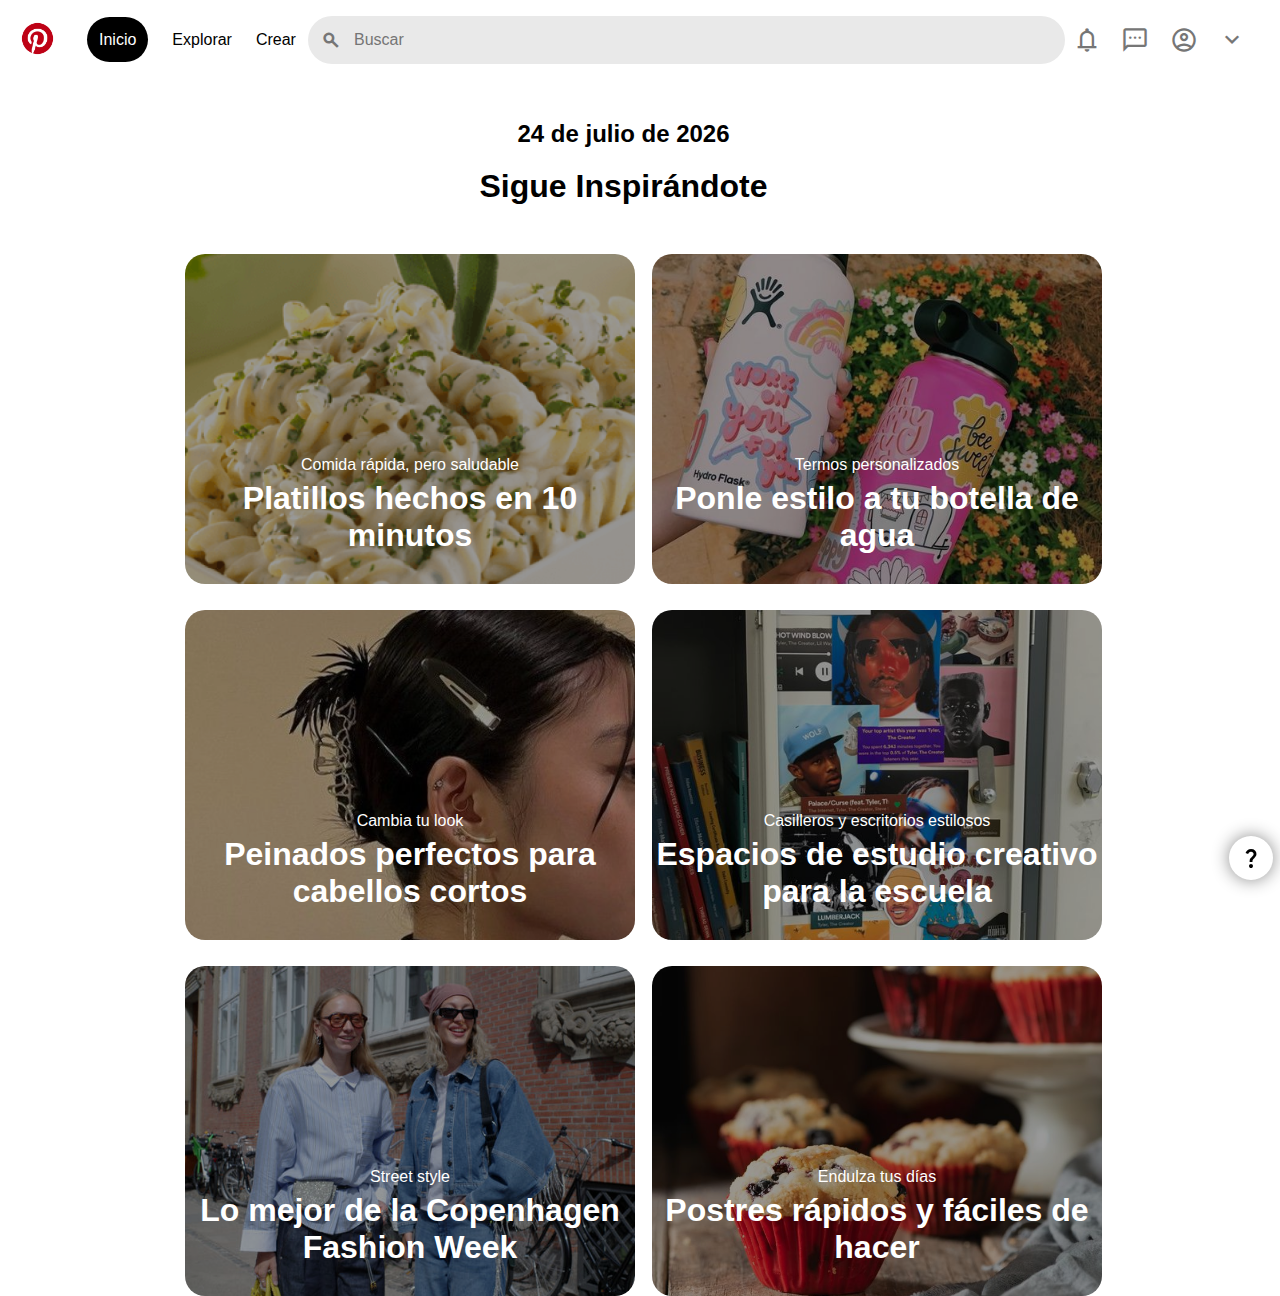
==== explorar.html @ 73efc6ec "Apartados de index, explorar y crear con modal" ====
<!DOCTYPE html>
<html lang="en">
<head>
    <meta charset="UTF-8">
    <meta name="viewport" content="width=device-width, initial-scale=1.0">
    <!--Iconos de google-->
    <link rel="shortcut icon" href="./images/logo.png" type="image/x-icon">
    <link rel="stylesheet" href="https://fonts.googleapis.com/css2?family=Material+Symbols+Outlined:opsz,wght,FILL,GRAD@48,400,1,0" />
    <!--CSS para index-->
    <link rel="stylesheet" href="./style/style.css">
    <link rel="stylesheet" href="./style/explorar.css">
    <title>Pinterest</title>
</head>
<body>
    <header>
        <nav>
            <!-- Icono -->
            <a href="https://mx.pinterest.com/"><img id="pinterest-icon" src="./images/logo.png" alt="Icono Pinterest"></a>
            <!-- Iconos izquierda -->
            <div class="left-items">
                <ul class="first-list">
                    <li><a id="inicio" href="./index.html">Inicio</a></li>
                    <li><a id="explorar" href="./explorar.html">Explorar</a></li>
                    <li><a id="crear" href="./crear.html">Crear</a></li>
                </ul>
            </div>
            <!-- Barra de busqueda -->
             <div class="search">
                <div class="barra">
                    <span id="lupa" class="material-symbols-outlined">
                        search
                    </span>
                    <input type="text" placeholder="Buscar">
                </div>
             </div>
             <!-- Iconos derecha -->
              <div class="right-items">
                <span class="material-symbols-outlined">
                    notifications
                </span>
                <span class="material-symbols-outlined">
                    sms
                </span>
                <span class="material-symbols-outlined">
                    account_circle
                </span>
                <span class="material-symbols-outlined">
                    keyboard_arrow_down
                </span>
              </div>
        </nav>
    </header>
    <main class="contenido">
        <!--Contenedor principal de las imagenes-->
        <div class="explorar">
            <h2 id="fecha"></h2>
            <h1>Sigue Inspirándote</h1>
        </div>
        <div class="imagenes">
            <!--Imagenes Individuales-->
            <div class="card-image">
                <img class="img" src="./images/pasta.webp" alt="Imagen de Pasta">
                <p class="descripcion">Comida rápida, pero saludable</p>
                <h1 class="descripcion">Platillos hechos en 10 minutos </h1>
            </div>
            <div class="card-image">
                <img class="img" src="./images/botella.jpg" alt="Imagen de botella">
                <p class="descripcion">Termos personalizados</p>
                <h1 class="descripcion">Ponle estilo a tu botella de agua </h1>
            </div>
            <div class="card-image">
                <img class="img" src="./images/peinado.jpg" alt="Imagen de peinado">
                <p class="descripcion">Cambia tu look</p>
                <h1 class="descripcion">Peinados perfectos para cabellos cortos </h1>
            </div>
            <div class="card-image">
                <img class="img" src="./images/locker.jpg" alt="Imagen de Locker decorado">
                <p class="descripcion">Casilleros y escritorios estilosos </p>
                <h1 class="descripcion">Espacios de estudio creativo para la escuela</h1>
            </div>
            <div class="card-image">
                <img class="img" src="./images/outfits.jpg" alt="Imagen outfits de dos chicas">
                <p class="descripcion">Street style</p>
                <h1 class="descripcion">Lo mejor de la Copenhagen Fashion Week </h1>
            </div>
            <div class="card-image">
                <img class="img" src="./images/muffins.jpg" alt="Imagen de muffins de chocolate">
                <p class="descripcion">Endulza tus días</p>
                <h1 class="descripcion">Postres rápidos y fáciles de hacer</h1>
            </div>
        </div>
    </main>
    <footer>
        <p>¡Es todo por hoy!</p>
        <button type="button" class="open-modal information-button" data-open="modal1">
            <span class="material-symbols-outlined">
                question_mark
            </span>
        </button>
        <div class="modal" id="modal1">
            <div class="modal-dialog">
              <header class="modal-header">
                <h4><a href="#" target="_blank">Visita el Centro...<span class="material-symbols-outlined">open_in_new</span></a></h4>
                <h4><a href="#" target="_blank">Crear widget<span class="material-symbols-outlined">open_in_new</span></a></h4>
              </header>
              <section class="modal-content">
                <nav class="modal-nav">
                    <hr>
                    <a href="#">Info</a>
                    <a href="#">Blog</a>
                    <a href="#">Empresas</a>
                    <a href="#">Empleos</a>
                    <a href="#">Desarrolladores</a>
                    <a href="#">Eliminaciones</a>
                    <a href="#">Política de privacidad</a>
                    <a href="#">Anuncios personalizados</a>
                    <a href="#">Tus derechos de privacidad</a>
                    <a href="#">Condiciones</a>
                </nav>
            </section>
            </div>
        </div>
    </footer>
<script src="./JS/index.js"></script>
</body>
</html>
---- style/style.css ----
/*
Hoja de estilos general, donde esta el estilo de los elementos que comparten los diferentes  
apartos de la pagina, como lo es el header y el footer, que independientemente de index, explorar
y crear es el mismo
*/
*{
    padding: 0;
    margin: 0;
}
body{
    background-color: white;
    font-family: sans-serif;
}

/*----HEADER----*/
header nav{
    display: flex;
    flex-direction: row;
    justify-content: space-between;
    align-items: center;
    width: 98vw;
    height: 80px;
    font-size: 16px;
    position: fixed;
    z-index: 1;
    background-color: white;
}
#pinterest-icon{
    width: 35px;
    height: 35px;
    padding: 20px;
}
#pinterest-icon:hover{
    background-color: #E9E9E9;
    border-radius: 150px;
}
.first-list{
    display: flex;
}
.first-list li{
    list-style: none;
    padding: 0px 12px;
}
.first-list a{
    text-decoration: none;
    color: black;
}
#inicio{
    background-color: black;
    color: white;
    padding: 14px 12px;
    border-radius: 25px;
}
/* Barra de busqueda */
.search{
    flex-grow: 1;
    height: 48px;
    background-color: #e9e9e9;
    border-radius: 30px;
}
.search:hover{
    background-color: #e1e1e1;
}
.searh:focus-within{
    border: 4px solid #7fc1ff;
}
.barra{
    display: flex;
    align-items: center;
    height: 48px;
}
#lupa{
    padding: 13px;
    color: #767676;
    font-size: 20px;
    font-weight: bolder;
}
.barra input{
    border: none;
    background-color: inherit;
    outline: none;
    padding: 0px 8px 0px 0px;
    font-size: 16px;
    flex-grow: 1;
}
/*Iconos derecha*/
.right-items span{
    padding:8px;
    color: #767676;
    font-size: 28px;
}
.right-items span:hover{
    background-color: #e9e9e9;
    border-radius: 150px;
    cursor: pointer;
}

/*----FOOTER-----*/
.information-button {
    position: fixed;
    bottom: 0;
    margin-bottom: 20px;
    left: 96%;
    background-color: white;
    border-radius: 50px;
    box-shadow: 0 0 17px rgba(0, 0, 0, 0.466);
    border: none;
    
}
.information-button span {
    color: black;
    padding: 10px;
}
.information-button:hover{
    background-color: #ececec;
    cursor: pointer;
    font-weight: bold;
}
/*Modal*/
.modal { 
    display: flex;
    flex-direction: column;
    width: 200px;
    height: auto;
    margin-left: 83%;
    margin-top: 27%;
    border-radius: 15px;
    background-color: white;
    box-shadow: 0 0 17px rgba(0, 0, 0, 0.466);
    position: fixed;
    visibility: hidden;
    transition: all 0.35s ease-in;
    padding: 10px;
    z-index: 9999;
}
.modal-dialog {
    position: relative;
    border-radius: 5px;
    overflow: auto;
}
.modal-header {
    display: flex;
    flex-direction: column;
    align-items: flex-start;
    justify-content: space-between;
    padding: 5px;
}
.modal-header a {
    display: flex;
    align-items: center;
    justify-content: space-between;
    text-decoration: none;
    color: black;
    margin: 5px 0;
    padding: 5px;
    width: 100%;
    border-radius: 5px;
}
.modal-header a:hover {
    cursor: pointer;
    background-color: #e3e2e2;
}
.modal-nav {
    display: flex;
    flex-direction: column;
    padding: 10px;
}
.modal-nav a {
    text-decoration: none;
    color: #555;
    margin: 2px 0;
    font-size: 0.9rem;
}
.modal-nav a:hover {
    text-decoration: underline;
}
.modal.is-visible {
    visibility: visible;
    opacity: 1;
}
---- style/explorar.css ----
.explorar {
    text-align: center;
    margin-top: 30px;
    margin-bottom: 30px;
}
.explorar h1, .explorar h2 {
    padding: 10px;
}
.contenido{
    position: absolute;
    margin-top: 80px;
    margin-left: -33px;
}
.imagenes {  
    display: flex;
    flex-wrap: wrap;
    gap: 17px; 
    justify-content: center;
    padding-left: 40px;

}
.card-image {
    max-width: 450px;
    max-height: 330px; 
    padding-top: 4px;
    margin-top: 5px;
    border-radius: 15px;
    overflow: hidden;
    display: flex;
    justify-content: center;
    align-items: center;
    position: relative;
}
.card-image img {
    width: 100%;
    height: 100%;
    object-fit: cover; 
    border-radius: 20px;
}
.card-image h1, .card-image p {
    position: absolute;
    color: white;
    text-align: center;
}
.card-image h1{
    bottom: 30px;
}
.card-image p{
    bottom: 110px;
}
.card-image > :first-child{
    filter: brightness(60%);
}
footer p {
    display: block;
    color: #000;
  }
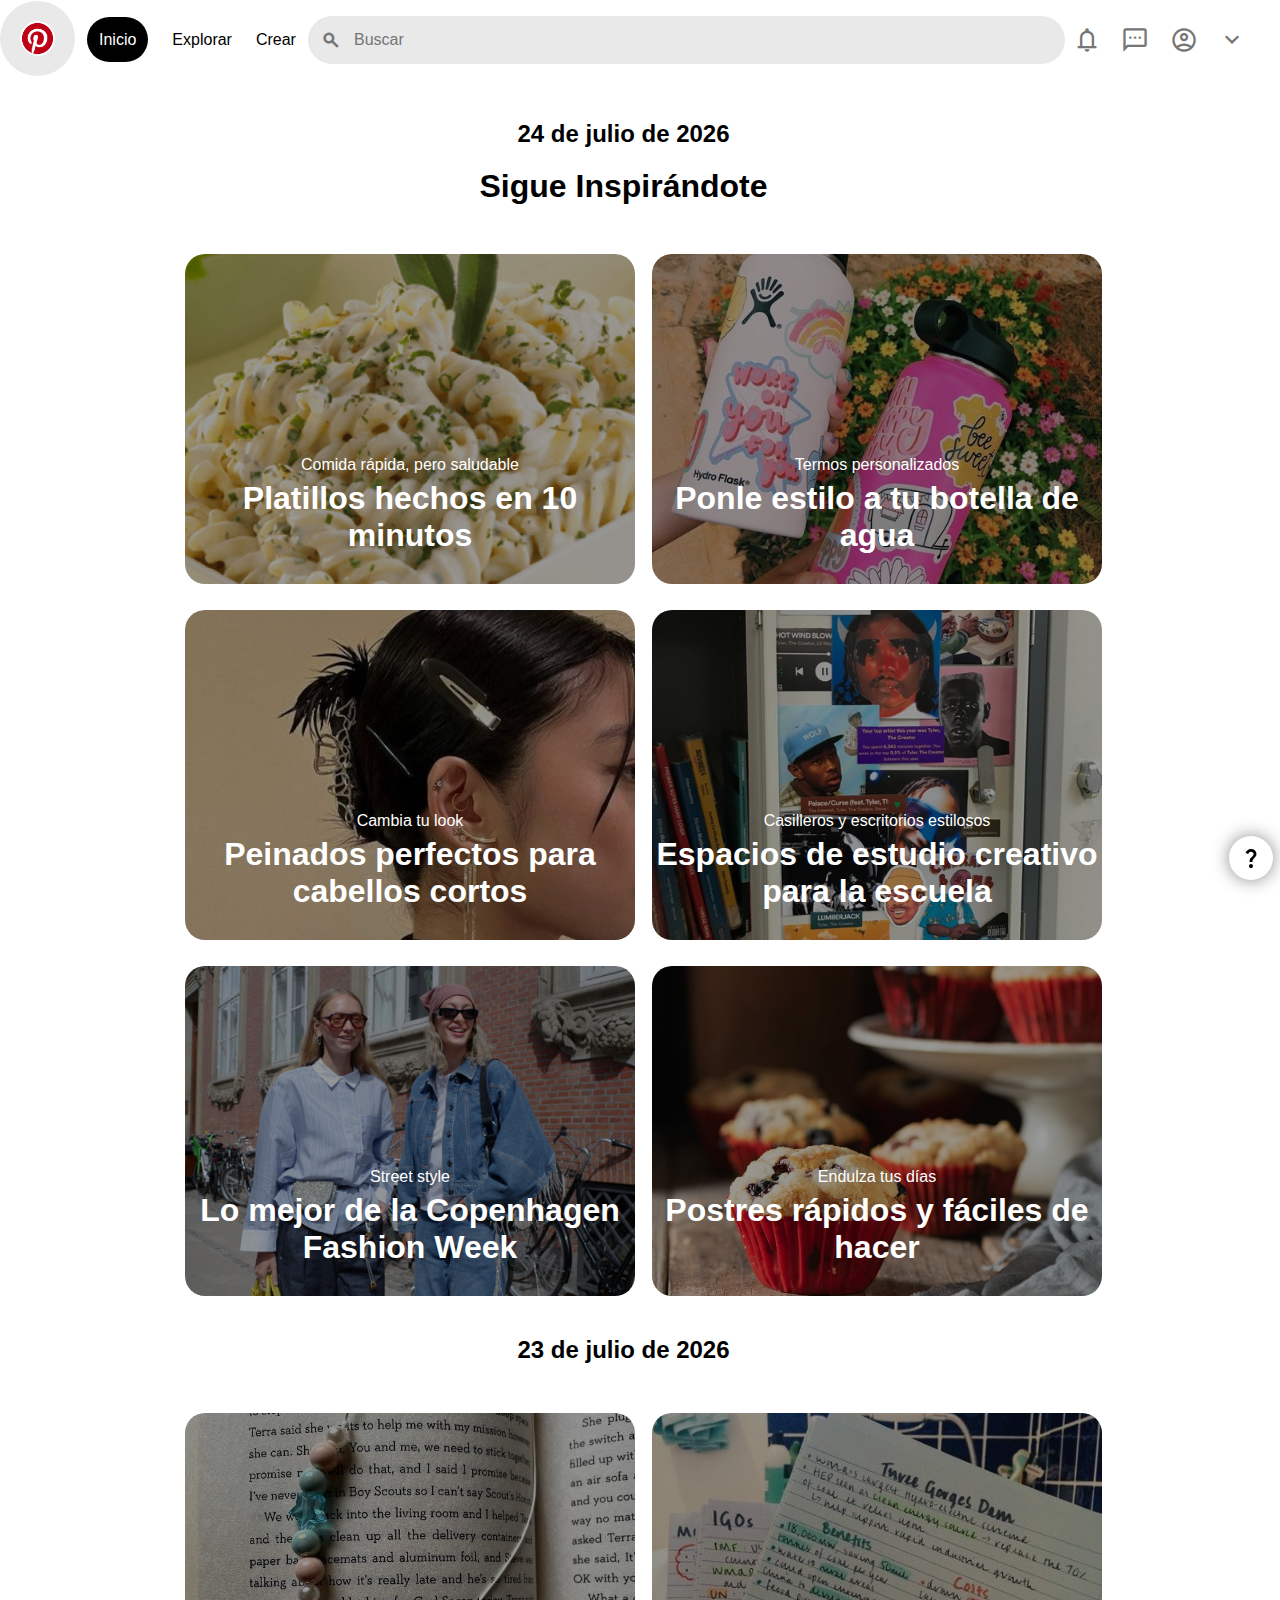
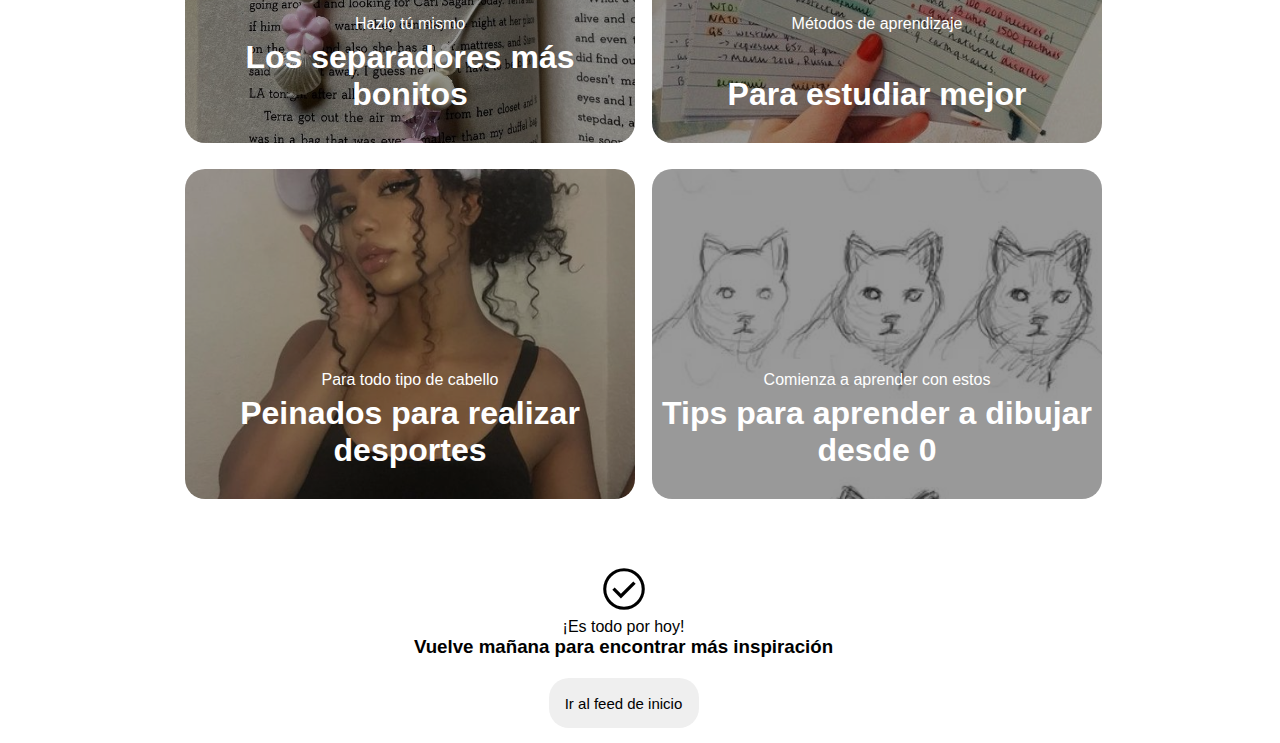
==== commit 609951bf: "ultimos estilos" ====
--- a/explorar.html
+++ b/explorar.html
@@ -21,7 +21,7 @@
                 <ul class="first-list">
                     <li><a id="inicio" href="./index.html">Inicio</a></li>
                     <li><a id="explorar" href="./explorar.html">Explorar</a></li>
-                    <li><a id="crear" href="./crear.html">Crear</a></li>
+                    <li><a id="crear" href="#">Crear</a></li>
                 </ul>
             </div>
             <!-- Barra de busqueda -->
@@ -89,6 +89,44 @@
                 <h1 class="descripcion">Postres rápidos y fáciles de hacer</h1>
             </div>
         </div>
+        <!--Contenedor principal de las imagenes día anterior-->
+        <div class="explorar">
+            <h2 id="fechaAnterior"></h2>
+        </div>
+        <div class="imagenes">
+            <!--Imagenes Individuales-->
+            <div class="card-image">
+                <img class="img" src="./images/libro.jpg" alt="Imagen de Pasta">
+                <p class="descripcion">Hazlo tú mismo</p>
+                <h1 class="descripcion">Los separadores más bonitos</h1>
+            </div>
+            <div class="card-image">
+                <img class="img" src="./images/apunte.jpg" alt="Imagen de botella">
+                <p class="descripcion">Métodos de aprendizaje</p>
+                <h1 class="descripcion">Para estudiar mejor</h1>
+            </div>
+            <div class="card-image">
+                <img class="img" src="./images/peinadodeporte.jpg" alt="Imagen de peinado">
+                <p class="descripcion">Para todo tipo de cabello</p>
+                <h1 class="descripcion">Peinados para realizar desportes</h1>
+            </div>
+            <div class="card-image">
+                <img class="img" src="./images/dibujo.jpg" alt="Imagen de Locker decorado">
+                <p class="descripcion">Comienza a aprender con estos </p>
+                <h1 class="descripcion">Tips para aprender a dibujar desde 0</h1>
+            </div>
+        </div>
+        <!--Final-->
+        <div class="final">
+            <span class="material-symbols-outlined">
+                check_circle
+            </span>
+            <p>¡Es todo por hoy!</p>
+            <h3>Vuelve mañana para encontrar más inspiración</h3>
+            <button>
+                <a href="./index.html">Ir al feed de inicio</a>
+            </button>
+        </div>
     </main>
     <footer>
         <p>¡Es todo por hoy!</p>
--- a/style/style.css
+++ b/style/style.css
@@ -105,6 +105,7 @@
     border-radius: 50px;
     box-shadow: 0 0 17px rgba(0, 0, 0, 0.466);
     border: none;
+    font-weight: bold;
     
 }
 .information-button span {
--- a/style/explorar.css
+++ b/style/explorar.css
@@ -21,6 +21,7 @@
 }
 .card-image {
     max-width: 450px;
+    min-width: 450px;
     max-height: 330px; 
     padding-top: 4px;
     margin-top: 5px;
@@ -54,4 +55,24 @@
 footer p {
     display: block;
     color: #000;
-  }+}
+.final{
+    text-align: center;
+    margin-top: 50px;
+    padding: 15px;
+}
+.final span{
+    font-size: 50px;
+}
+.final button{
+    margin-top: 20px;
+    width: 150px;
+    height: 50px;
+    font-size: 15px;
+    border-radius: 20px;
+    border:none;
+}
+.final button a{
+    text-decoration: none;
+    color: black;
+}